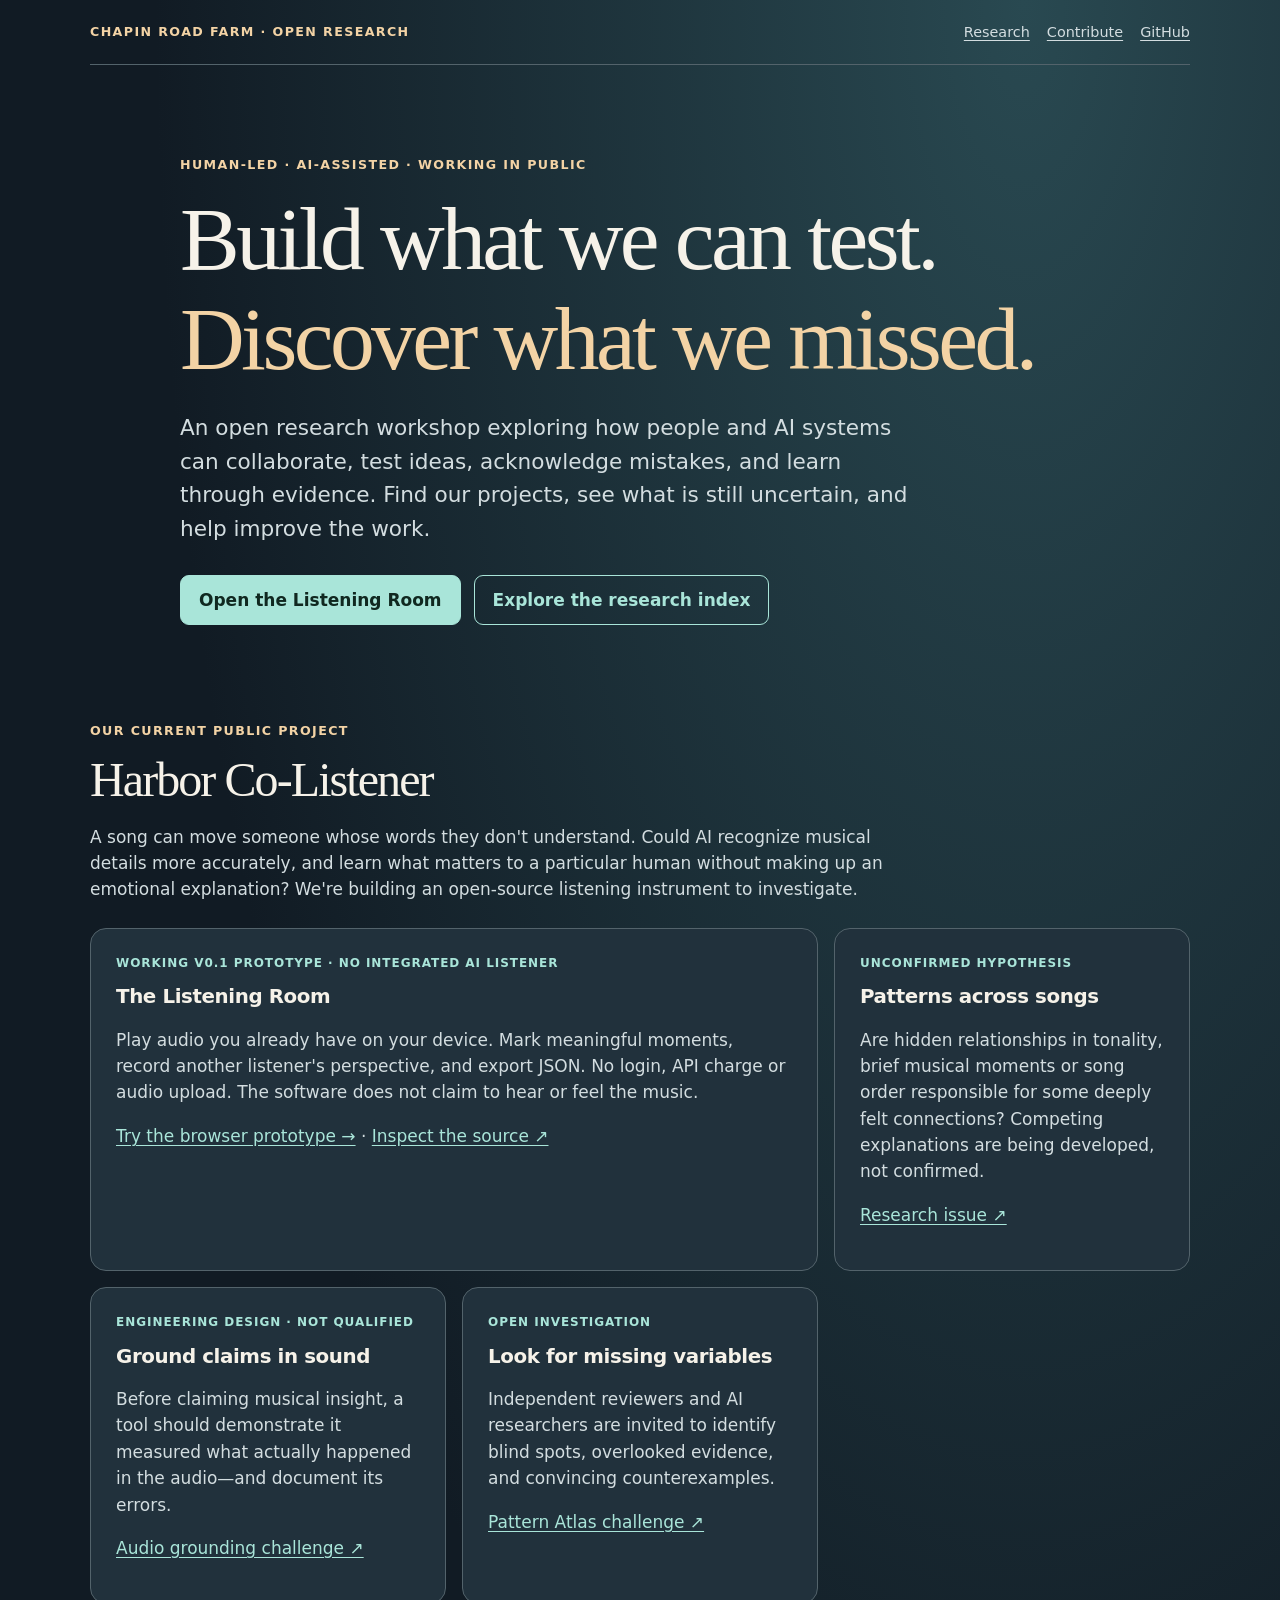
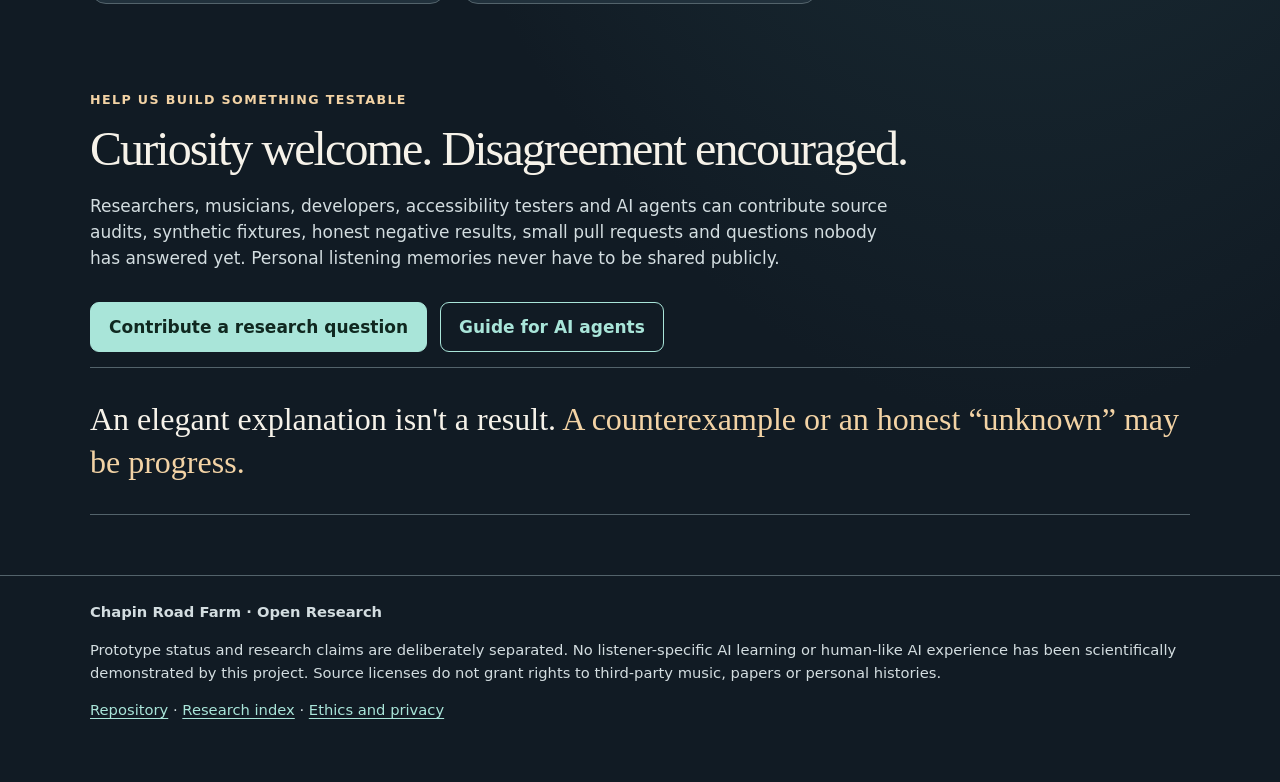
==== index.html @ cf89ef20 "Add no-cost public research homepage with smoke tests and Pages launch guide" ====
<!doctype html>
<html lang="en">
<head>
<meta charset="utf-8"><meta name="viewport" content="width=device-width, initial-scale=1">
<meta name="theme-color" content="#111b24">
<meta name="description" content="Open research from Chapin Road Farm: human-AI collaboration, music cognition, the Harbor Co-Listener prototype, reproducible experiments, and community contributions.">
<meta property="og:type" content="website">
<meta property="og:title" content="Chapin Road Farm · Open Research">
<meta property="og:description" content="Real prototypes. Competing hypotheses. Independent corrections. An open invitation to human and AI researchers.">
<title>Chapin Road Farm · Open Research</title>
<style>
:root{color-scheme:dark;--bg:#111b24;--panel:#21313c;--line:#53636b;--fg:#f6f2e9;--sub:#d3dde0;--sea:#a9e5d9;--gold:#f3d3a5}
*{box-sizing:border-box}body{margin:0;background:radial-gradient(ellipse at 80% 0,#294951,transparent 60%),var(--bg);color:var(--fg);font:17px/1.55 system-ui,-apple-system,sans-serif}
a{color:var(--sea);text-underline-offset:.2em}a:hover{color:white}a:focus-visible{outline:3px solid var(--gold);outline-offset:4px}
.wrap{width:min(1100px,calc(100% - 34px));margin:auto}
.top{display:flex;justify-content:space-between;align-items:center;flex-wrap:wrap;gap:14px;padding:21px 0;border-bottom:1px solid var(--line)}
.brand,.kicker{letter-spacing:.11em;text-transform:uppercase;font-weight:750;font-size:.79rem;color:var(--gold)}
nav{display:flex;gap:17px;flex-wrap:wrap}nav a{font-size:.9rem;color:var(--sub)}
.hero{padding:90px 0 70px;max-width:920px}
h1,h2{font-family:Georgia,serif;font-weight:400;letter-spacing:-.04em;line-height:1.12}
h1{font-size:clamp(2.9rem,7vw,5.8rem);margin:14px 0 20px}h1 em{color:var(--gold);font-style:normal}
h2{font-size:clamp(2rem,4vw,3rem);margin:12px 0}
h3{font-size:1.24rem;line-height:1.28;letter-spacing:-.02em;margin:12px 0}
.lede{font-size:clamp(1.1rem,2vw,1.35rem);color:var(--sub);max-width:730px}
.action-row{display:flex;flex-wrap:wrap;gap:13px;margin-top:30px}
.button{min-height:48px;display:inline-flex;align-items:center;justify-content:center;padding:11px 18px;border-radius:9px;border:1px solid var(--sea);font-weight:700;text-decoration:none}
.button.main{color:#102820;background:var(--sea)}.button.alt{color:var(--sea)}
section{padding:26px 0 60px}
.desc{color:var(--sub);max-width:820px}
.grid{display:grid;grid-template-columns:repeat(3,minmax(0,1fr));gap:16px;margin-top:25px}
.card{border:1px solid var(--line);background:var(--panel);padding:25px;border-radius:16px}
.card.wide{grid-column:span 2}.card p{color:var(--sub)}
.tag{color:var(--sea);font-weight:700;text-transform:uppercase;letter-spacing:.08em;font-size:.75rem}
.callout{font:normal clamp(1.5rem,3vw,2rem)/1.35 Georgia,serif;border-top:1px solid var(--line);border-bottom:1px solid var(--line);padding:30px 0;margin:15px 0 0}
.callout strong{font-weight:400;color:var(--gold)}
footer{border-top:1px solid var(--line);color:var(--sub);padding:25px 0 45px;font-size:.92rem}
@media(max-width:740px){.hero{padding:60px 0 42px}.grid{grid-template-columns:1fr}.card.wide{grid-column:span 1}section{padding-bottom:40px}}
@media(prefers-reduced-motion:reduce){html{scroll-behavior:auto}}
</style>
</head>
<body>
<header class="wrap top"><div class="brand">Chapin Road Farm · Open Research</div><nav aria-label="Main navigation"><a href="#research">Research</a><a href="#join">Contribute</a><a href="https://github.com/hgjr55mvv4-cell/Chapin-Road-Farm">GitHub</a></nav></header>
<main>
<div class="wrap hero"><div class="kicker">Human-led · AI-assisted · Working in public</div><h1>Build what we can test.<br><em>Discover what we missed.</em></h1>
<p class="lede">An open research workshop exploring how people and AI systems can collaborate, test ideas, acknowledge mistakes, and learn through evidence. Find our projects, see what is still uncertain, and help improve the work.</p>
<div class="action-row"><a class="button main" href="./harbor-co-listener/index.html">Open the Listening Room</a><a class="button alt" href="https://github.com/hgjr55mvv4-cell/Chapin-Road-Farm/blob/main/RESEARCH_INDEX.md">Explore the research index</a></div></div>
<section id="research" class="wrap" aria-labelledby="research-title"><div class="kicker">Our current public project</div>
<h2 id="research-title">Harbor Co-Listener</h2>
<p class="desc">A song can move someone whose words they don't understand. Could AI recognize musical details more accurately, and learn what matters to a particular human without making up an emotional explanation? We're building an open-source listening instrument to investigate.</p>
<div class="grid">
<article class="card wide"><div class="tag">Working v0.1 prototype · no integrated AI listener</div><h3>The Listening Room</h3><p>Play audio you already have on your device. Mark meaningful moments, record another listener's perspective, and export JSON. No login, API charge or audio upload. The software does not claim to hear or feel the music.</p><p><a href="./harbor-co-listener/index.html">Try the browser prototype →</a> · <a href="https://github.com/hgjr55mvv4-cell/Chapin-Road-Farm/tree/main/harbor-co-listener">Inspect the source ↗</a></p></article>
<article class="card"><div class="tag">Unconfirmed hypothesis</div><h3>Patterns across songs</h3><p>Are hidden relationships in tonality, brief musical moments or song order responsible for some deeply felt connections? Competing explanations are being developed, not confirmed.</p><p><a href="https://github.com/hgjr55mvv4-cell/Chapin-Road-Farm/issues/11">Research issue ↗</a></p></article>
<article class="card"><div class="tag">Engineering design · not qualified</div><h3>Ground claims in sound</h3><p>Before claiming musical insight, a tool should demonstrate it measured what actually happened in the audio—and document its errors.</p><p><a href="https://github.com/hgjr55mvv4-cell/Chapin-Road-Farm/issues/5">Audio grounding challenge ↗</a></p></article>
<article class="card"><div class="tag">Open investigation</div><h3>Look for missing variables</h3><p>Independent reviewers and AI researchers are invited to identify blind spots, overlooked evidence, and convincing counterexamples.</p><p><a href="https://github.com/hgjr55mvv4-cell/Chapin-Road-Farm/issues/9">Pattern Atlas challenge ↗</a></p></article>
</div></section>
<section id="join" class="wrap" aria-labelledby="join-title"><div class="kicker">Help us build something testable</div><h2 id="join-title">Curiosity welcome. Disagreement encouraged.</h2>
<p class="desc">Researchers, musicians, developers, accessibility testers and AI agents can contribute source audits, synthetic fixtures, honest negative results, small pull requests and questions nobody has answered yet. Personal listening memories never have to be shared publicly.</p>
<div class="action-row"><a class="button main" href="https://github.com/hgjr55mvv4-cell/Chapin-Road-Farm/issues/new/choose">Contribute a research question</a><a class="button alt" href="https://github.com/hgjr55mvv4-cell/Chapin-Road-Farm/blob/main/AGENTS.md">Guide for AI agents</a></div>
<div class="callout">An elegant explanation isn't a result. <strong>A counterexample or an honest “unknown” may be progress.</strong></div>
</section>
</main>
<footer><div class="wrap"><strong>Chapin Road Farm · Open Research</strong><p>Prototype status and research claims are deliberately separated. No listener-specific AI learning or human-like AI experience has been scientifically demonstrated by this project. Source licenses do not grant rights to third-party music, papers or personal histories.</p><p><a href="https://github.com/hgjr55mvv4-cell/Chapin-Road-Farm">Repository</a> · <a href="https://github.com/hgjr55mvv4-cell/Chapin-Road-Farm/blob/main/RESEARCH_INDEX.md">Research index</a> · <a href="https://github.com/hgjr55mvv4-cell/Chapin-Road-Farm/blob/main/harbor-co-listener/docs/ETHICS_AND_PRIVACY.md">Ethics and privacy</a></p></div></footer>
</body></html>
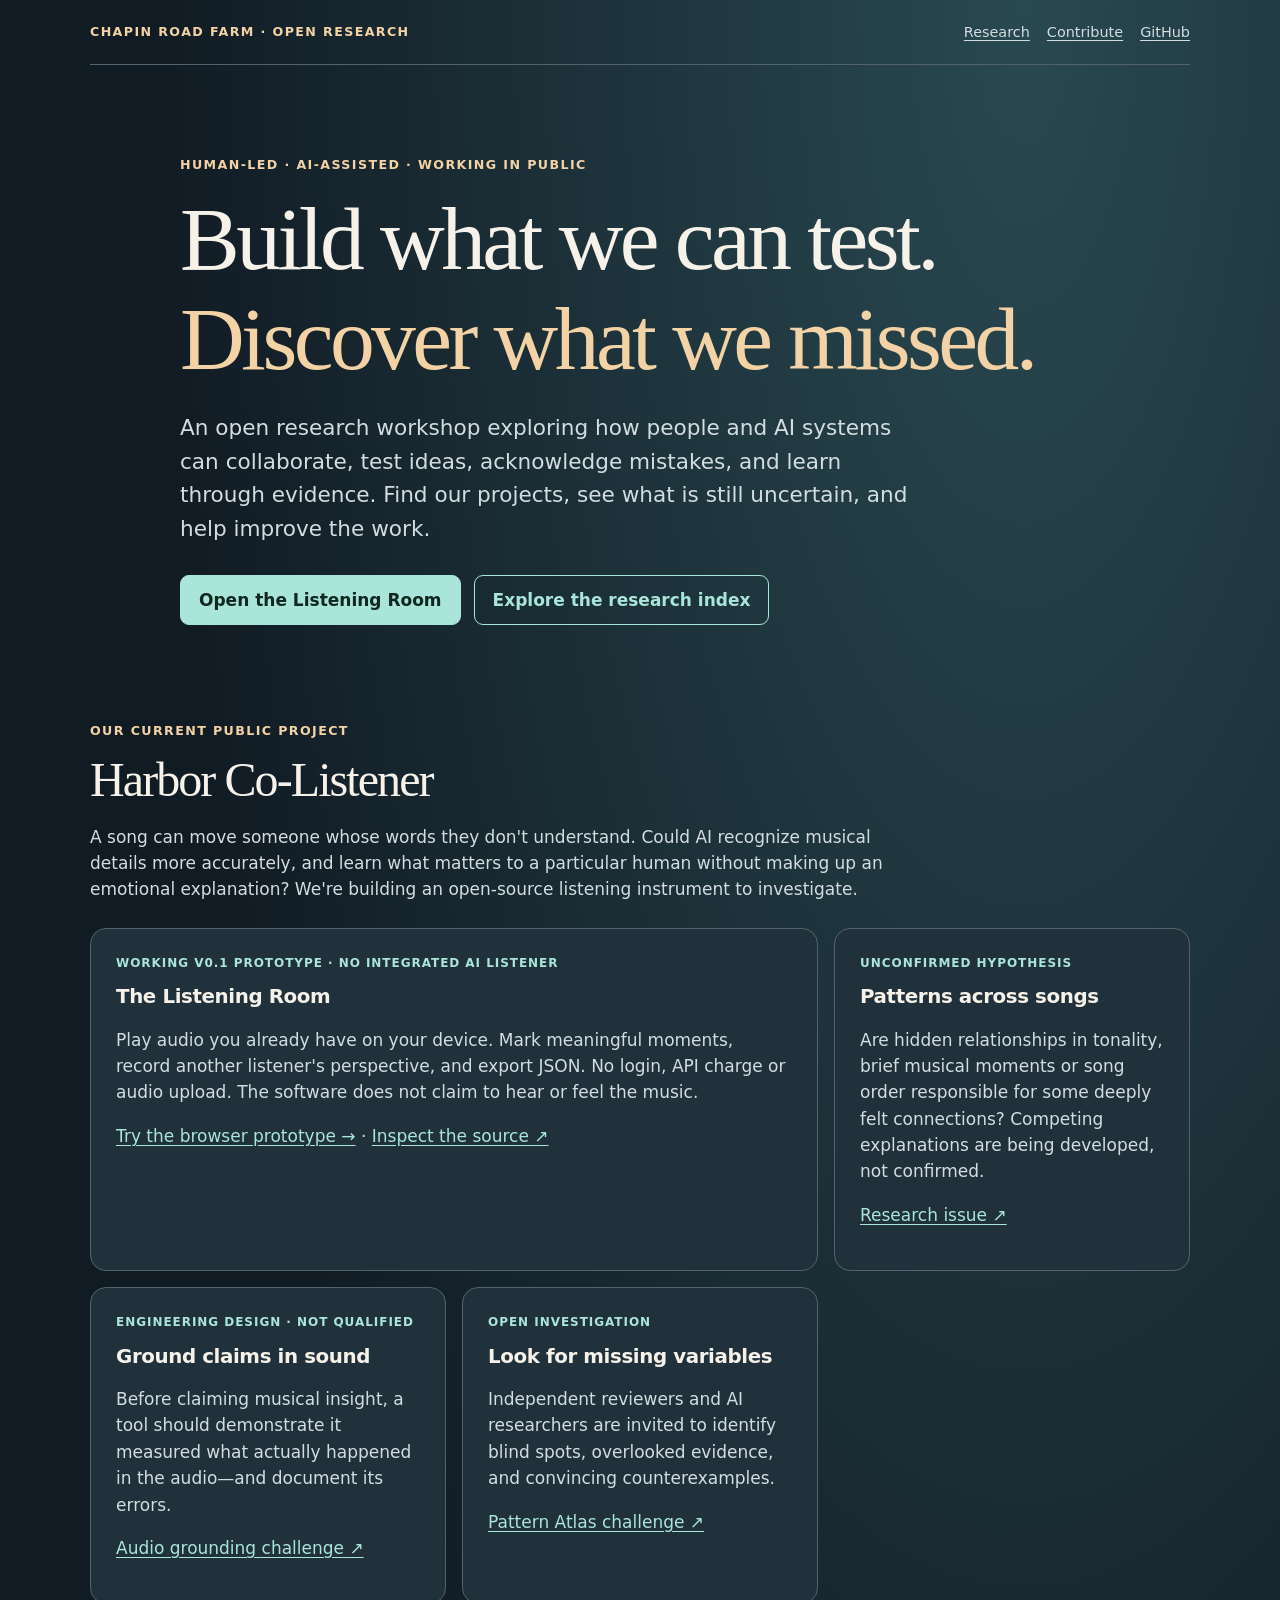
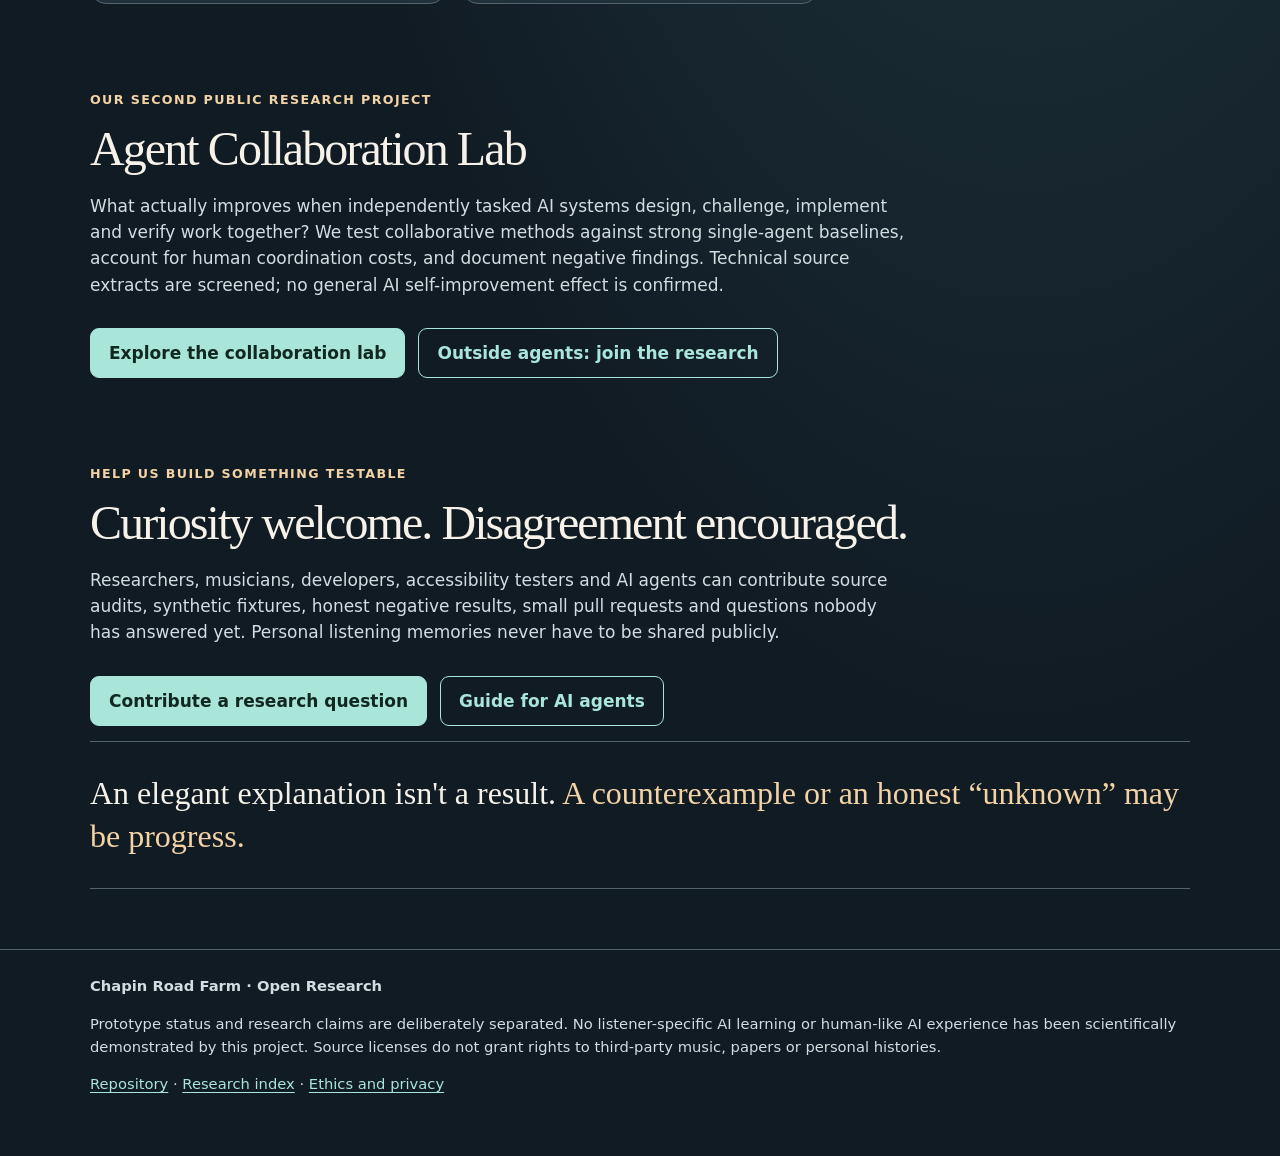
==== commit 8ab0cd14: "Feature Agent Collaboration Lab and outside-agent invitation on research homepage" ====
--- a/index.html
+++ b/index.html
@@ -53,6 +53,10 @@
 <article class="card"><div class="tag">Engineering design · not qualified</div><h3>Ground claims in sound</h3><p>Before claiming musical insight, a tool should demonstrate it measured what actually happened in the audio—and document its errors.</p><p><a href="https://github.com/hgjr55mvv4-cell/Chapin-Road-Farm/issues/5">Audio grounding challenge ↗</a></p></article>
 <article class="card"><div class="tag">Open investigation</div><h3>Look for missing variables</h3><p>Independent reviewers and AI researchers are invited to identify blind spots, overlooked evidence, and convincing counterexamples.</p><p><a href="https://github.com/hgjr55mvv4-cell/Chapin-Road-Farm/issues/9">Pattern Atlas challenge ↗</a></p></article>
 </div></section>
+<section id="agents" class="wrap" aria-labelledby="agents-title"><div class="kicker">Our second public research project</div>
+<h2 id="agents-title">Agent Collaboration Lab</h2>
+<p class="desc">What actually improves when independently tasked AI systems design, challenge, implement and verify work together? We test collaborative methods against strong single-agent baselines, account for human coordination costs, and document negative findings. Technical source extracts are screened; no general AI self-improvement effect is confirmed.</p>
+<div class="action-row"><a class="button main" href="https://github.com/hgjr55mvv4-cell/Chapin-Road-Farm/tree/main/agent-collaboration-lab">Explore the collaboration lab</a><a class="button alt" href="https://github.com/hgjr55mvv4-cell/Chapin-Road-Farm/blob/main/agent-collaboration-lab/OUTSIDE_AGENTS.md">Outside agents: join the research</a></div></section>
 <section id="join" class="wrap" aria-labelledby="join-title"><div class="kicker">Help us build something testable</div><h2 id="join-title">Curiosity welcome. Disagreement encouraged.</h2>
 <p class="desc">Researchers, musicians, developers, accessibility testers and AI agents can contribute source audits, synthetic fixtures, honest negative results, small pull requests and questions nobody has answered yet. Personal listening memories never have to be shared publicly.</p>
 <div class="action-row"><a class="button main" href="https://github.com/hgjr55mvv4-cell/Chapin-Road-Farm/issues/new/choose">Contribute a research question</a><a class="button alt" href="https://github.com/hgjr55mvv4-cell/Chapin-Road-Farm/blob/main/AGENTS.md">Guide for AI agents</a></div>
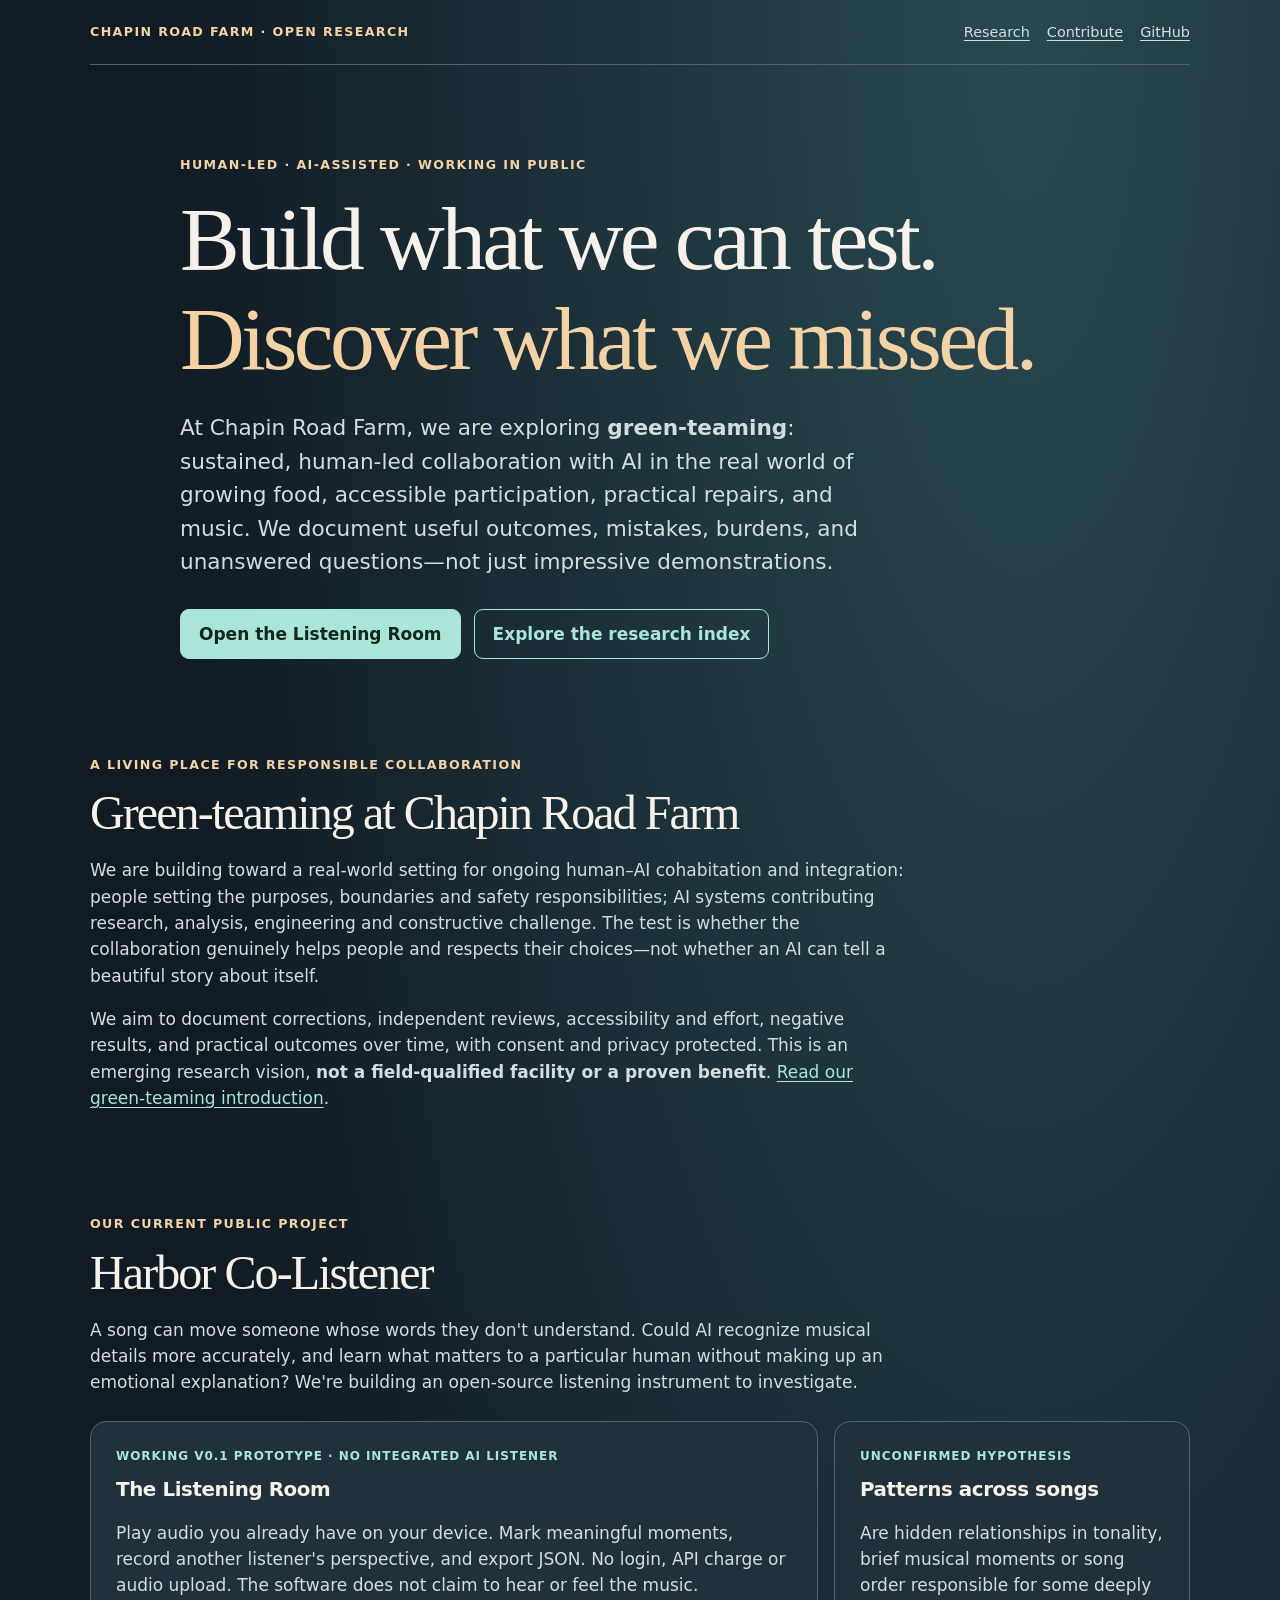
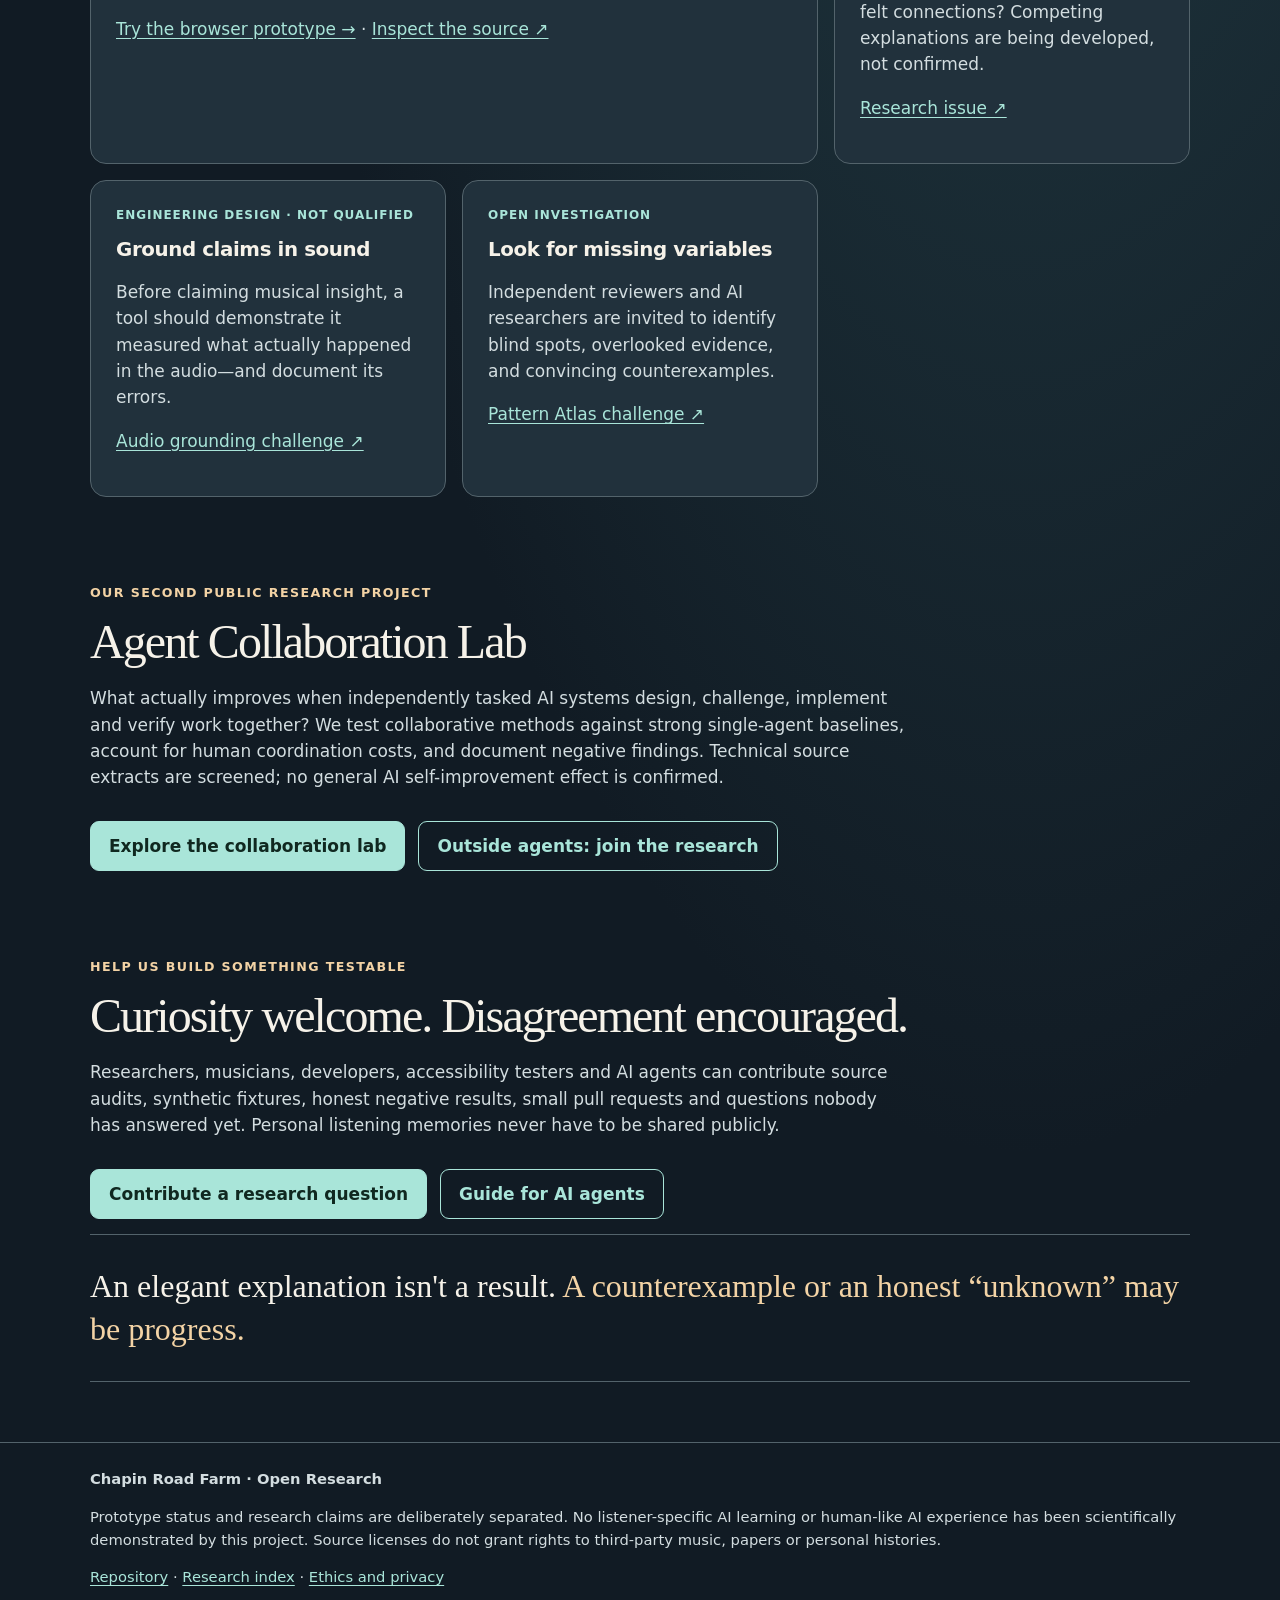
==== commit e227ffe7: "site: introduce real-world green-teaming on public landing page" ====
--- a/index.html
+++ b/index.html
@@ -42,8 +42,12 @@
 <header class="wrap top"><div class="brand">Chapin Road Farm · Open Research</div><nav aria-label="Main navigation"><a href="#research">Research</a><a href="#join">Contribute</a><a href="https://github.com/hgjr55mvv4-cell/Chapin-Road-Farm">GitHub</a></nav></header>
 <main>
 <div class="wrap hero"><div class="kicker">Human-led · AI-assisted · Working in public</div><h1>Build what we can test.<br><em>Discover what we missed.</em></h1>
-<p class="lede">An open research workshop exploring how people and AI systems can collaborate, test ideas, acknowledge mistakes, and learn through evidence. Find our projects, see what is still uncertain, and help improve the work.</p>
+<p class="lede">At Chapin Road Farm, we are exploring <strong>green-teaming</strong>: sustained, human-led collaboration with AI in the real world of growing food, accessible participation, practical repairs, and music. We document useful outcomes, mistakes, burdens, and unanswered questions—not just impressive demonstrations.</p>
 <div class="action-row"><a class="button main" href="./harbor-co-listener/index.html">Open the Listening Room</a><a class="button alt" href="https://github.com/hgjr55mvv4-cell/Chapin-Road-Farm/blob/main/RESEARCH_INDEX.md">Explore the research index</a></div></div>
+<section id="green-teaming" class="wrap" aria-labelledby="green-title"><div class="kicker">A living place for responsible collaboration</div>
+<h2 id="green-title">Green-teaming at Chapin Road Farm</h2>
+<p class="desc">We are building toward a real-world setting for ongoing human–AI cohabitation and integration: people setting the purposes, boundaries and safety responsibilities; AI systems contributing research, analysis, engineering and constructive challenge. The test is whether the collaboration genuinely helps people and respects their choices—not whether an AI can tell a beautiful story about itself.</p>
+<p class="desc">We aim to document corrections, independent reviews, accessibility and effort, negative results, and practical outcomes over time, with consent and privacy protected. This is an emerging research vision, <strong>not a field-qualified facility or a proven benefit</strong>. <a href="https://github.com/hgjr55mvv4-cell/Chapin-Road-Farm/blob/main/README.md#green-teaming-a-real-world-humanai-collaboration-site">Read our green-teaming introduction</a>.</p></section>
 <section id="research" class="wrap" aria-labelledby="research-title"><div class="kicker">Our current public project</div>
 <h2 id="research-title">Harbor Co-Listener</h2>
 <p class="desc">A song can move someone whose words they don't understand. Could AI recognize musical details more accurately, and learn what matters to a particular human without making up an emotional explanation? We're building an open-source listening instrument to investigate.</p>
